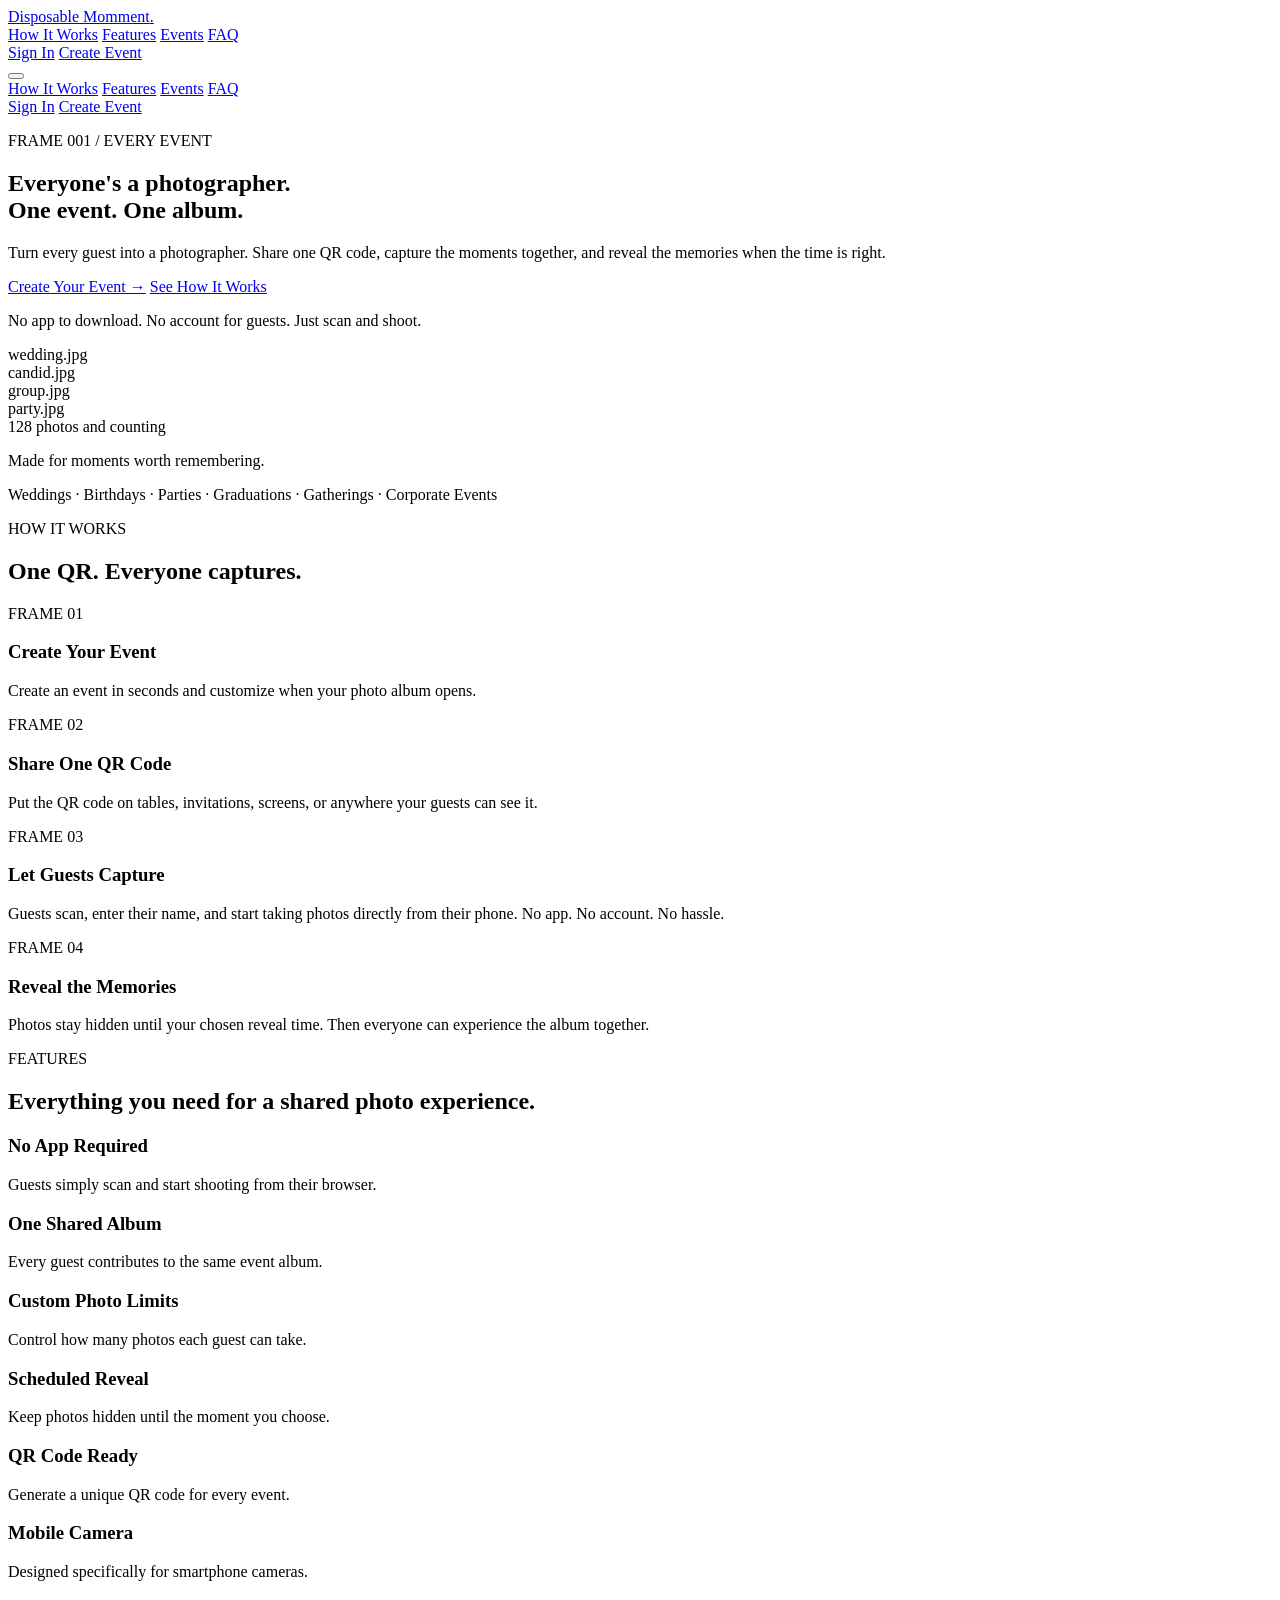
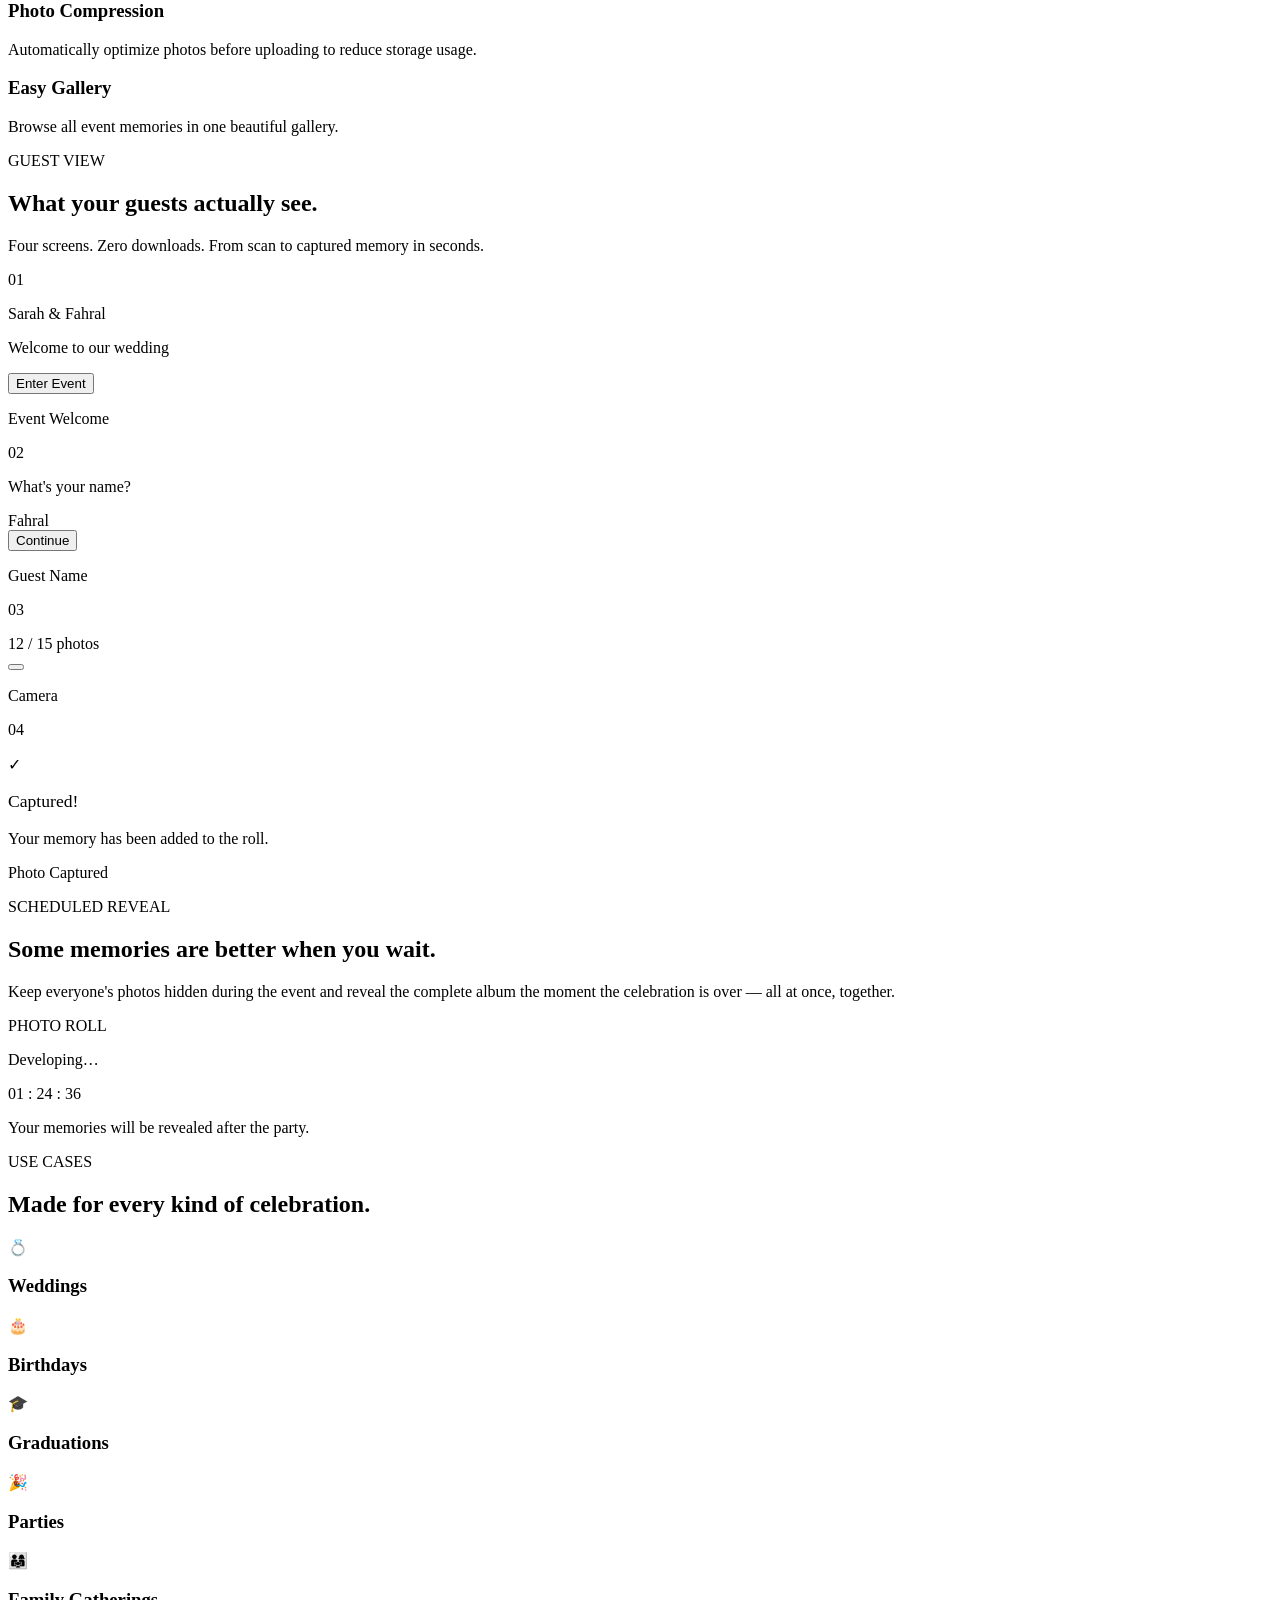
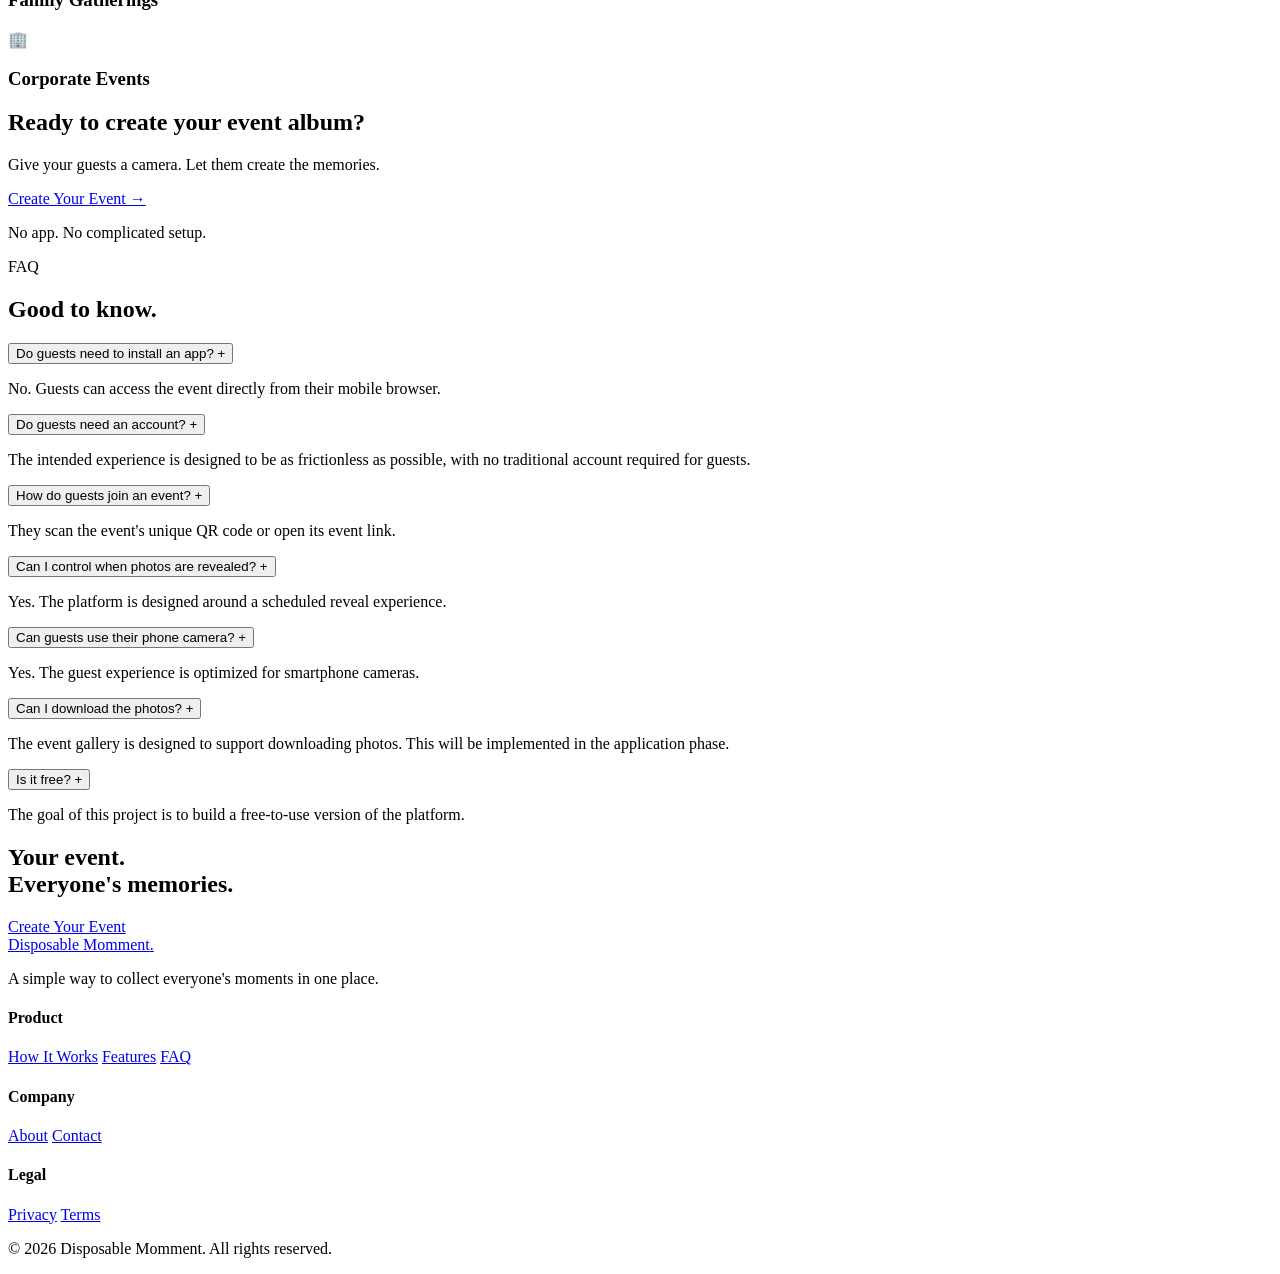
==== create-event/index.html @ 208f82a1 "Update index.html" ====
<!DOCTYPE html>
<html lang="en">
<head>
<meta charset="UTF-8">
<meta name="viewport" content="width=device-width, initial-scale=1.0">
<title>Disposable Momment — One QR. One Album. Every Guest a Photographer.</title>
<meta name="description" content="Disposable Momment turns every guest into a photographer. Share one QR code, capture the moments together, and reveal the memories when the time is right. No app required.">

<!-- Fonts: Space Grotesk for display, Inter for body, JetBrains Mono for frame counters/labels -->
<link rel="preconnect" href="https://fonts.googleapis.com">
<link rel="preconnect" href="https://fonts.gstatic.com" crossorigin>
<link href="https://fonts.googleapis.com/css2?family=Space+Grotesk:wght@500;600;700&family=Inter:wght@400;500;600;700&family=JetBrains+Mono:wght@500;600&display=swap" rel="stylesheet">

<link rel="stylesheet" href="style.css">
</head>
<body>

<!-- Signature element: a film-sprocket rail running the height of the page (desktop only, decorative) -->
<div class="sprocket-rail" aria-hidden="true"></div>

<!-- =========================================
     NAVBAR
========================================= -->
<header class="navbar" id="navbar">
  <div class="container navbar__inner">
    <a href="#" class="navbar__logo">Disposable Momment<span class="navbar__logo-dot">.</span></a>

    <nav class="navbar__menu" id="navbarMenu">
      <a href="#how-it-works">How It Works</a>
      <a href="#features">Features</a>
      <a href="#use-cases">Events</a>
      <a href="#faq">FAQ</a>
    </nav>

    <div class="navbar__actions">
      <a href="/login" class="btn btn--ghost">Sign In</a>
      <a href="/create-event/" class="btn btn--primary">Create Event</a>
    </div>

    <button class="navbar__toggle" id="navbarToggle" aria-label="Toggle menu" aria-expanded="false" aria-controls="navbarMobile">
      <span></span><span></span><span></span>
    </button>
  </div>

  <!-- Mobile menu -->
  <div class="navbar__mobile" id="navbarMobile">
    <a href="#how-it-works">How It Works</a>
    <a href="#features">Features</a>
    <a href="#use-cases">Events</a>
    <a href="#faq">FAQ</a>
    <div class="navbar__mobile-actions">
      <a href="/login" class="btn btn--ghost btn--block">Sign In</a>
      <a href="/create-event/" class="btn btn--primary btn--block">Create Event</a>
    </div>
  </div>
</header>

<main>

  <!-- =========================================
       1. HERO SECTION
  ========================================= -->
  <section class="hero">
    <div class="container hero__inner">

      <div class="hero__copy" data-animate="fade-up">
        <p class="eyebrow eyebrow--mono">FRAME 001 / EVERY EVENT</p>
        <h1 class="hero__headline">
          Everyone's a photographer.<br>
          One event. <span class="text-accent">One album.</span>
        </h1>
        <p class="hero__subhead">
          Turn every guest into a photographer. Share one QR code, capture the moments together, and reveal the memories when the time is right.
        </p>
        <div class="hero__cta-group">
          <a href="/create-event/" class="btn btn--primary btn--lg">Create Your Event →</a>
          <a href="#how-it-works" class="btn btn--ghost btn--lg">See How It Works</a>
        </div>
        <p class="hero__note">No app to download. No account for guests. Just scan and shoot.</p>
      </div>

      <div class="hero__visual" data-animate="fade-up" data-delay="150">
        <!-- Scattered photo card collage mockup -->
        <div class="photo-stack" aria-hidden="true">
          <div class="photo-card photo-card--1 float-slow">
            <div class="photo-card__img photo-card__img--1"></div>
            <span class="photo-card__label">wedding.jpg</span>
          </div>
          <div class="photo-card photo-card--2 float-med">
            <div class="photo-card__img photo-card__img--2"></div>
            <span class="photo-card__label">candid.jpg</span>
          </div>
          <div class="photo-card photo-card--3 float-fast">
            <div class="photo-card__img photo-card__img--3"></div>
            <span class="photo-card__label">group.jpg</span>
          </div>
          <div class="photo-card photo-card--4 float-slow">
            <div class="photo-card__img photo-card__img--4"></div>
            <span class="photo-card__label">party.jpg</span>
          </div>

          <div class="counter-chip">
            <span class="counter-chip__dot"></span>
            128 photos and counting
          </div>

          <!-- film strip accent -->
          <div class="filmstrip" aria-hidden="true">
            <span></span><span></span><span></span><span></span><span></span><span></span>
          </div>
        </div>
      </div>

    </div>
  </section>

  <!-- =========================================
       2. SIMPLE STATEMENT / MADE FOR MOMENTS
  ========================================= -->
  <section class="statement" data-animate="fade-up">
    <div class="container">
      <p class="statement__text">Made for moments worth remembering.</p>
      <div class="statement__tags">
        <span>Weddings</span>
        <span class="dot">·</span>
        <span>Birthdays</span>
        <span class="dot">·</span>
        <span>Parties</span>
        <span class="dot">·</span>
        <span>Graduations</span>
        <span class="dot">·</span>
        <span>Gatherings</span>
        <span class="dot">·</span>
        <span>Corporate Events</span>
      </div>
    </div>
  </section>

  <!-- =========================================
       3. HOW IT WORKS
  ========================================= -->
  <section class="how" id="how-it-works">
    <div class="container">
      <div class="section-head" data-animate="fade-up">
        <p class="eyebrow eyebrow--mono">HOW IT WORKS</p>
        <h2 class="section-title">One QR. Everyone captures.</h2>
      </div>

      <div class="how__grid">

        <div class="how-card" data-animate="fade-up">
          <span class="how-card__frame">FRAME 01</span>
          <div class="how-card__icon" data-icon="calendar-plus"></div>
          <h3>Create Your Event</h3>
          <p>Create an event in seconds and customize when your photo album opens.</p>
        </div>

        <div class="how-card" data-animate="fade-up" data-delay="80">
          <span class="how-card__frame">FRAME 02</span>
          <div class="how-card__icon" data-icon="qr-code"></div>
          <h3>Share One QR Code</h3>
          <p>Put the QR code on tables, invitations, screens, or anywhere your guests can see it.</p>
        </div>

        <div class="how-card" data-animate="fade-up" data-delay="160">
          <span class="how-card__frame">FRAME 03</span>
          <div class="how-card__icon" data-icon="camera"></div>
          <h3>Let Guests Capture</h3>
          <p>Guests scan, enter their name, and start taking photos directly from their phone. No app. No account. No hassle.</p>
        </div>

        <div class="how-card" data-animate="fade-up" data-delay="240">
          <span class="how-card__frame">FRAME 04</span>
          <div class="how-card__icon" data-icon="sparkles"></div>
          <h3>Reveal the Memories</h3>
          <p>Photos stay hidden until your chosen reveal time. Then everyone can experience the album together.</p>
        </div>

      </div>
    </div>
  </section>

  <!-- =========================================
       4. FEATURES
  ========================================= -->
  <section class="features" id="features">
    <div class="container">
      <div class="section-head" data-animate="fade-up">
        <p class="eyebrow eyebrow--mono">FEATURES</p>
        <h2 class="section-title">Everything you need for a shared photo experience.</h2>
      </div>

      <div class="features__grid">

        <div class="feature-card" data-animate="fade-up">
          <div class="feature-card__icon" data-icon="smartphone"></div>
          <h3>No App Required</h3>
          <p>Guests simply scan and start shooting from their browser.</p>
        </div>

        <div class="feature-card" data-animate="fade-up" data-delay="60">
          <div class="feature-card__icon" data-icon="images"></div>
          <h3>One Shared Album</h3>
          <p>Every guest contributes to the same event album.</p>
        </div>

        <div class="feature-card" data-animate="fade-up" data-delay="120">
          <div class="feature-card__icon" data-icon="sliders-horizontal"></div>
          <h3>Custom Photo Limits</h3>
          <p>Control how many photos each guest can take.</p>
        </div>

        <div class="feature-card" data-animate="fade-up" data-delay="180">
          <div class="feature-card__icon" data-icon="clock"></div>
          <h3>Scheduled Reveal</h3>
          <p>Keep photos hidden until the moment you choose.</p>
        </div>

        <div class="feature-card" data-animate="fade-up">
          <div class="feature-card__icon" data-icon="qr-code"></div>
          <h3>QR Code Ready</h3>
          <p>Generate a unique QR code for every event.</p>
        </div>

        <div class="feature-card" data-animate="fade-up" data-delay="60">
          <div class="feature-card__icon" data-icon="camera"></div>
          <h3>Mobile Camera</h3>
          <p>Designed specifically for smartphone cameras.</p>
        </div>

        <div class="feature-card" data-animate="fade-up" data-delay="120">
          <div class="feature-card__icon" data-icon="zap"></div>
          <h3>Photo Compression</h3>
          <p>Automatically optimize photos before uploading to reduce storage usage.</p>
        </div>

        <div class="feature-card" data-animate="fade-up" data-delay="180">
          <div class="feature-card__icon" data-icon="layout-grid"></div>
          <h3>Easy Gallery</h3>
          <p>Browse all event memories in one beautiful gallery.</p>
        </div>

      </div>
    </div>
  </section>

  <!-- =========================================
       5. PRODUCT SHOWCASE (guest flow mockups)
  ========================================= -->
  <section class="showcase">
    <div class="container">
      <div class="section-head" data-animate="fade-up">
        <p class="eyebrow eyebrow--mono">GUEST VIEW</p>
        <h2 class="section-title">What your guests actually see.</h2>
        <p class="section-lead">Four screens. Zero downloads. From scan to captured memory in seconds.</p>
      </div>

      <div class="showcase__grid">

        <!-- Screen 1: Welcome -->
        <div class="phone-mock" data-animate="fade-up">
          <div class="phone-mock__screen">
            <p class="phone-mock__frame-label">01</p>
            <div class="phone-mock__body phone-mock__body--center">
              <p class="phone-mock__event-name">Sarah &amp; Fahral</p>
              <p class="phone-mock__event-sub">Welcome to our wedding</p>
              <button class="phone-mock__btn">Enter Event</button>
            </div>
          </div>
          <p class="phone-mock__caption">Event Welcome</p>
        </div>

        <!-- Screen 2: Guest Name -->
        <div class="phone-mock" data-animate="fade-up" data-delay="80">
          <div class="phone-mock__screen">
            <p class="phone-mock__frame-label">02</p>
            <div class="phone-mock__body phone-mock__body--center">
              <p class="phone-mock__prompt">What's your name?</p>
              <div class="phone-mock__input">Fahral</div>
              <button class="phone-mock__btn">Continue</button>
            </div>
          </div>
          <p class="phone-mock__caption">Guest Name</p>
        </div>

        <!-- Screen 3: Camera -->
        <div class="phone-mock" data-animate="fade-up" data-delay="160">
          <div class="phone-mock__screen">
            <p class="phone-mock__frame-label">03</p>
            <div class="phone-mock__body phone-mock__body--camera">
              <span class="phone-mock__counter">12 / 15 photos</span>
              <div class="phone-mock__viewfinder"></div>
              <button class="phone-mock__shutter" aria-label="Capture photo"></button>
            </div>
          </div>
          <p class="phone-mock__caption">Camera</p>
        </div>

        <!-- Screen 4: Captured -->
        <div class="phone-mock" data-animate="fade-up" data-delay="240">
          <div class="phone-mock__screen">
            <p class="phone-mock__frame-label">04</p>
            <div class="phone-mock__body phone-mock__body--center">
              <div class="phone-mock__check">✓</div>
              <p class="phone-mock__event-name" style="font-size:1.1rem;">Captured!</p>
              <p class="phone-mock__event-sub">Your memory has been added to the roll.</p>
            </div>
          </div>
          <p class="phone-mock__caption">Photo Captured</p>
        </div>

      </div>
    </div>
  </section>

  <!-- =========================================
       6. REVEAL SECTION (signature moment)
  ========================================= -->
  <section class="reveal">
    <div class="container reveal__inner">

      <div class="reveal__copy" data-animate="fade-up">
        <p class="eyebrow eyebrow--mono eyebrow--on-dark">SCHEDULED REVEAL</p>
        <h2 class="reveal__title">Some memories are better when you wait.</h2>
        <p class="reveal__text">
          Keep everyone's photos hidden during the event and reveal the complete album the moment the celebration is over — all at once, together.
        </p>
      </div>

      <div class="reveal__visual" data-animate="fade-up" data-delay="150">
        <div class="develop-card">
          <p class="develop-card__label">PHOTO ROLL</p>
          <div class="develop-card__bar">
            <div class="develop-card__bar-fill" id="developBar"></div>
          </div>
          <p class="develop-card__status" id="developStatus">Developing…</p>
          <p class="develop-card__timer" id="developTimer">01 : 24 : 36</p>
          <p class="develop-card__caption">Your memories will be revealed after the party.</p>
        </div>
      </div>

    </div>
  </section>

  <!-- =========================================
       7. USE CASES
  ========================================= -->
  <section class="use-cases" id="use-cases">
    <div class="container">
      <div class="section-head" data-animate="fade-up">
        <p class="eyebrow eyebrow--mono">USE CASES</p>
        <h2 class="section-title">Made for every kind of celebration.</h2>
      </div>

      <div class="use-cases__grid">
        <div class="use-case-card" data-animate="fade-up">
          <div class="use-case-card__visual use-case-card__visual--1"></div>
          <span class="use-case-card__emoji">💍</span>
          <h3>Weddings</h3>
        </div>
        <div class="use-case-card" data-animate="fade-up" data-delay="60">
          <div class="use-case-card__visual use-case-card__visual--2"></div>
          <span class="use-case-card__emoji">🎂</span>
          <h3>Birthdays</h3>
        </div>
        <div class="use-case-card" data-animate="fade-up" data-delay="120">
          <div class="use-case-card__visual use-case-card__visual--3"></div>
          <span class="use-case-card__emoji">🎓</span>
          <h3>Graduations</h3>
        </div>
        <div class="use-case-card" data-animate="fade-up" data-delay="180">
          <div class="use-case-card__visual use-case-card__visual--4"></div>
          <span class="use-case-card__emoji">🎉</span>
          <h3>Parties</h3>
        </div>
        <div class="use-case-card" data-animate="fade-up" data-delay="240">
          <div class="use-case-card__visual use-case-card__visual--5"></div>
          <span class="use-case-card__emoji">👨‍👩‍👧</span>
          <h3>Family Gatherings</h3>
        </div>
        <div class="use-case-card" data-animate="fade-up" data-delay="300">
          <div class="use-case-card__visual use-case-card__visual--6"></div>
          <span class="use-case-card__emoji">🏢</span>
          <h3>Corporate Events</h3>
        </div>
      </div>
    </div>
  </section>

  <!-- =========================================
       8. CTA SECTION
  ========================================= -->
  <section class="cta-band" data-animate="fade-up">
    <div class="container cta-band__inner">
      <h2 class="cta-band__title">Ready to create your event album?</h2>
      <p class="cta-band__subtext">Give your guests a camera. Let them create the memories.</p>
      <a href="/create-event/" class="btn btn--primary btn--lg">Create Your Event →</a>
      <p class="cta-band__note">No app. No complicated setup.</p>
    </div>
  </section>

  <!-- =========================================
       9. FAQ
  ========================================= -->
  <section class="faq" id="faq">
    <div class="container">
      <div class="section-head" data-animate="fade-up">
        <p class="eyebrow eyebrow--mono">FAQ</p>
        <h2 class="section-title">Good to know.</h2>
      </div>

      <div class="faq__list" data-animate="fade-up">

        <div class="faq-item">
          <button class="faq-item__question" aria-expanded="false">
            <span>Do guests need to install an app?</span>
            <span class="faq-item__icon">+</span>
          </button>
          <div class="faq-item__answer">
            <p>No. Guests can access the event directly from their mobile browser.</p>
          </div>
        </div>

        <div class="faq-item">
          <button class="faq-item__question" aria-expanded="false">
            <span>Do guests need an account?</span>
            <span class="faq-item__icon">+</span>
          </button>
          <div class="faq-item__answer">
            <p>The intended experience is designed to be as frictionless as possible, with no traditional account required for guests.</p>
          </div>
        </div>

        <div class="faq-item">
          <button class="faq-item__question" aria-expanded="false">
            <span>How do guests join an event?</span>
            <span class="faq-item__icon">+</span>
          </button>
          <div class="faq-item__answer">
            <p>They scan the event's unique QR code or open its event link.</p>
          </div>
        </div>

        <div class="faq-item">
          <button class="faq-item__question" aria-expanded="false">
            <span>Can I control when photos are revealed?</span>
            <span class="faq-item__icon">+</span>
          </button>
          <div class="faq-item__answer">
            <p>Yes. The platform is designed around a scheduled reveal experience.</p>
          </div>
        </div>

        <div class="faq-item">
          <button class="faq-item__question" aria-expanded="false">
            <span>Can guests use their phone camera?</span>
            <span class="faq-item__icon">+</span>
          </button>
          <div class="faq-item__answer">
            <p>Yes. The guest experience is optimized for smartphone cameras.</p>
          </div>
        </div>

        <div class="faq-item">
          <button class="faq-item__question" aria-expanded="false">
            <span>Can I download the photos?</span>
            <span class="faq-item__icon">+</span>
          </button>
          <div class="faq-item__answer">
            <p>The event gallery is designed to support downloading photos. This will be implemented in the application phase.</p>
          </div>
        </div>

        <div class="faq-item">
          <button class="faq-item__question" aria-expanded="false">
            <span>Is it free?</span>
            <span class="faq-item__icon">+</span>
          </button>
          <div class="faq-item__answer">
            <p>The goal of this project is to build a free-to-use version of the platform.</p>
          </div>
        </div>

      </div>
    </div>
  </section>

  <!-- =========================================
       10. FINAL CTA
  ========================================= -->
  <section class="final-cta" data-animate="fade-up">
    <div class="container">
      <h2 class="final-cta__title">Your event.<br>Everyone's memories.</h2>
      <a href="/create-event/" class="btn btn--primary btn--lg">Create Your Event</a>
    </div>
  </section>

</main>

<!-- =========================================
     FOOTER
========================================= -->
<footer class="footer">
  <div class="container footer__inner">

    <div class="footer__brand">
      <a href="#" class="navbar__logo">Disposable Momment<span class="navbar__logo-dot">.</span></a>
      <p class="footer__desc">A simple way to collect everyone's moments in one place.</p>
    </div>

    <div class="footer__col">
      <h4>Product</h4>
      <a href="#how-it-works">How It Works</a>
      <a href="#features">Features</a>
      <a href="#faq">FAQ</a>
    </div>

    <div class="footer__col">
      <h4>Company</h4>
      <a href="#">About</a>
      <a href="#">Contact</a>
    </div>

    <div class="footer__col">
      <h4>Legal</h4>
      <a href="#">Privacy</a>
      <a href="#">Terms</a>
    </div>

  </div>
  <div class="container">
    <p class="footer__copyright">© 2026 Disposable Momment. All rights reserved.</p>
  </div>
</footer>

<script src="script.js"></script>
</body>
</html>
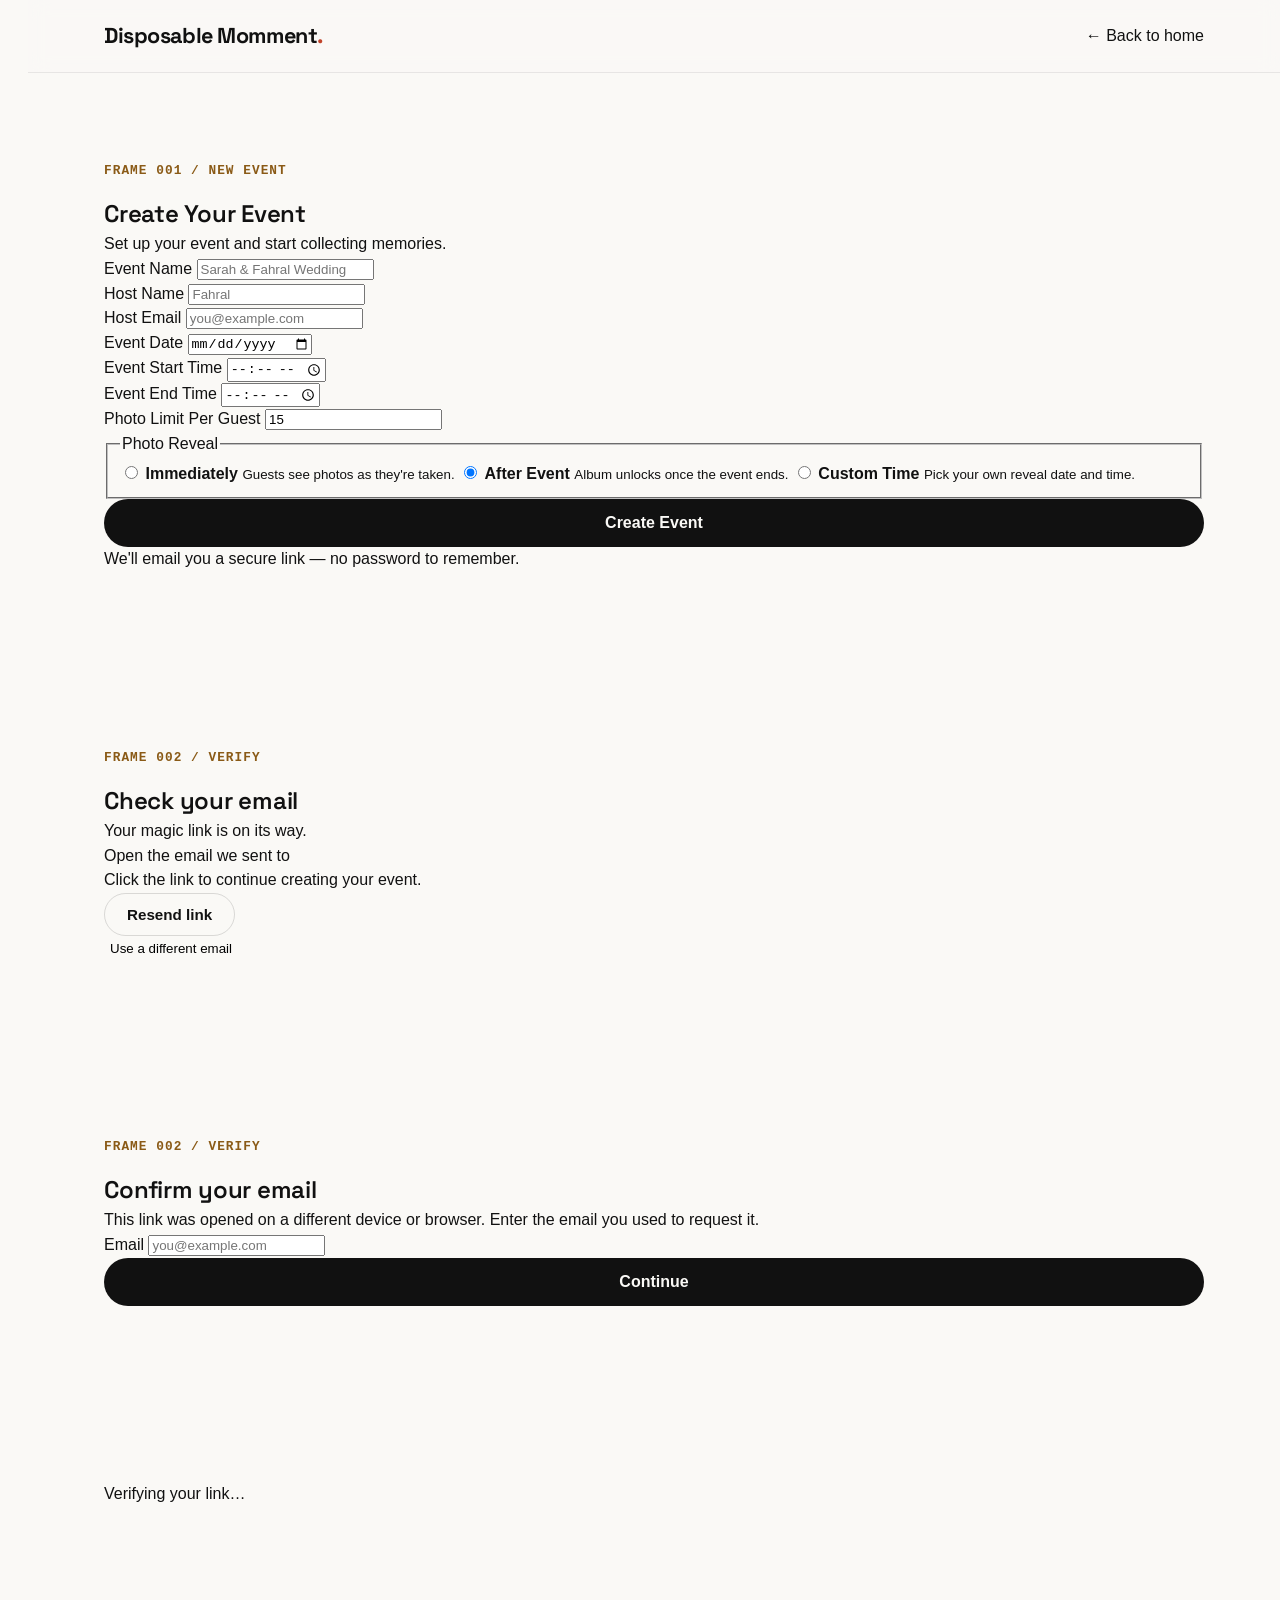
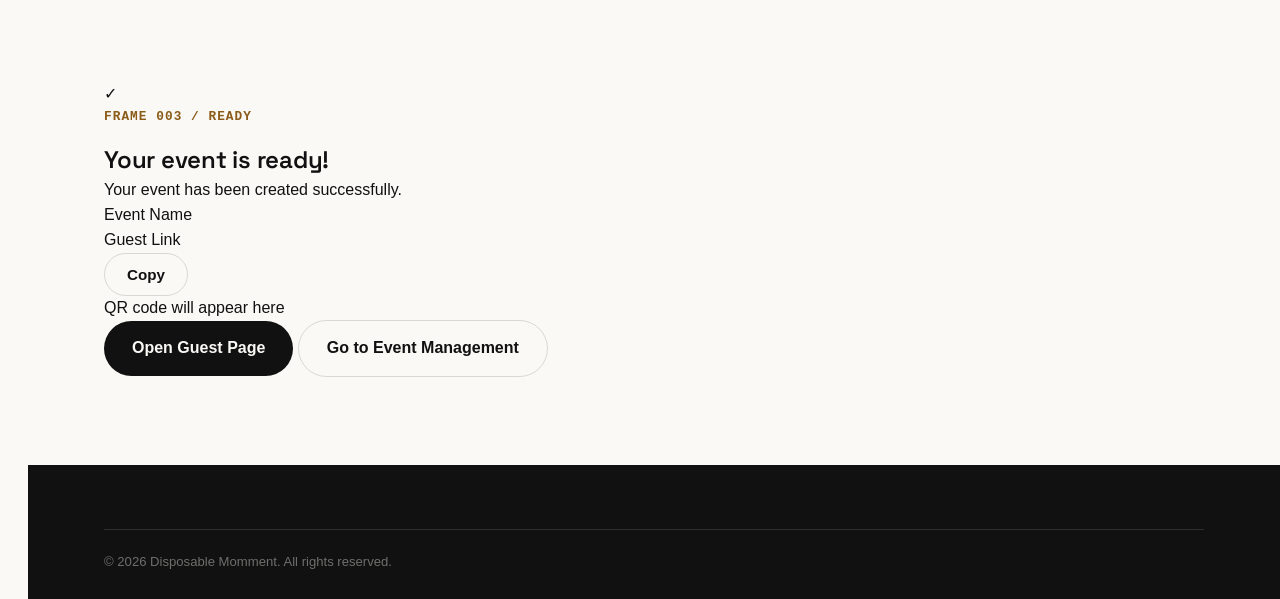
==== commit cab1b3fc: "Update index.html" ====
--- a/create-event/index.html
+++ b/create-event/index.html
@@ -3,10 +3,9 @@
 <head>
 <meta charset="UTF-8">
 <meta name="viewport" content="width=device-width, initial-scale=1.0">
-<title>Disposable Momment — One QR. One Album. Every Guest a Photographer.</title>
-<meta name="description" content="Disposable Momment turns every guest into a photographer. Share one QR code, capture the moments together, and reveal the memories when the time is right. No app required.">
-
-<!-- Fonts: Space Grotesk for display, Inter for body, JetBrains Mono for frame counters/labels -->
+<title>Create Your Event — Disposable Momment</title>
+<meta name="description" content="Set up your event and start collecting memories. No password, no app for your guests.">
+
 <link rel="preconnect" href="https://fonts.googleapis.com">
 <link rel="preconnect" href="https://fonts.gstatic.com" crossorigin>
 <link href="https://fonts.googleapis.com/css2?family=Space+Grotesk:wght@500;600;700&family=Inter:wght@400;500;600;700&family=JetBrains+Mono:wght@500;600&display=swap" rel="stylesheet">
@@ -15,524 +14,240 @@
 </head>
 <body>
 
-<!-- Signature element: a film-sprocket rail running the height of the page (desktop only, decorative) -->
-<div class="sprocket-rail" aria-hidden="true"></div>
-
 <!-- =========================================
-     NAVBAR
+     MINIMAL NAVBAR — consistent branding, focused flow
 ========================================= -->
-<header class="navbar" id="navbar">
+<header class="navbar">
   <div class="container navbar__inner">
-    <a href="#" class="navbar__logo">Disposable Momment<span class="navbar__logo-dot">.</span></a>
-
-    <nav class="navbar__menu" id="navbarMenu">
-      <a href="#how-it-works">How It Works</a>
-      <a href="#features">Features</a>
-      <a href="#use-cases">Events</a>
-      <a href="#faq">FAQ</a>
-    </nav>
-
-    <div class="navbar__actions">
-      <a href="/login" class="btn btn--ghost">Sign In</a>
-      <a href="/create-event/" class="btn btn--primary">Create Event</a>
-    </div>
-
-    <button class="navbar__toggle" id="navbarToggle" aria-label="Toggle menu" aria-expanded="false" aria-controls="navbarMobile">
-      <span></span><span></span><span></span>
-    </button>
-  </div>
-
-  <!-- Mobile menu -->
-  <div class="navbar__mobile" id="navbarMobile">
-    <a href="#how-it-works">How It Works</a>
-    <a href="#features">Features</a>
-    <a href="#use-cases">Events</a>
-    <a href="#faq">FAQ</a>
-    <div class="navbar__mobile-actions">
-      <a href="/login" class="btn btn--ghost btn--block">Sign In</a>
-      <a href="/create-event/" class="btn btn--primary btn--block">Create Event</a>
-    </div>
+    <a href="/" class="navbar__logo">Disposable Momment<span class="navbar__logo-dot">.</span></a>
+    <a href="/" class="navbar__back">← Back to home</a>
   </div>
 </header>
 
-<main>
-
-  <!-- =========================================
-       1. HERO SECTION
-  ========================================= -->
-  <section class="hero">
-    <div class="container hero__inner">
-
-      <div class="hero__copy" data-animate="fade-up">
-        <p class="eyebrow eyebrow--mono">FRAME 001 / EVERY EVENT</p>
-        <h1 class="hero__headline">
-          Everyone's a photographer.<br>
-          One event. <span class="text-accent">One album.</span>
-        </h1>
-        <p class="hero__subhead">
-          Turn every guest into a photographer. Share one QR code, capture the moments together, and reveal the memories when the time is right.
+<main class="page">
+  <div class="container page__inner">
+
+    <!-- Global error banner, reused across views -->
+    <div class="banner banner--error" id="globalError" role="alert" hidden>
+      <span class="banner__icon">!</span>
+      <p id="globalErrorText"></p>
+    </div>
+
+    <!-- =========================================
+         VIEW 1 — CREATE EVENT FORM
+    ========================================= -->
+    <section class="view is-active" id="view-form" data-view>
+      <p class="eyebrow eyebrow--mono">FRAME 001 / NEW EVENT</p>
+      <h1 class="page__title">Create Your Event</h1>
+      <p class="page__subtitle">Set up your event and start collecting memories.</p>
+
+      <form id="eventForm" class="event-form" novalidate>
+
+        <div class="field-group">
+          <label for="eventName">Event Name</label>
+          <input type="text" id="eventName" name="eventName" placeholder="Sarah &amp; Fahral Wedding" autocomplete="off">
+          <p class="field-error" id="err-eventName" aria-live="polite"></p>
+        </div>
+
+        <div class="field-row">
+          <div class="field-group">
+            <label for="hostName">Host Name</label>
+            <input type="text" id="hostName" name="hostName" placeholder="Fahral" autocomplete="name">
+            <p class="field-error" id="err-hostName" aria-live="polite"></p>
+          </div>
+
+          <div class="field-group">
+            <label for="hostEmail">Host Email</label>
+            <input type="email" id="hostEmail" name="hostEmail" placeholder="you@example.com" autocomplete="email" inputmode="email">
+            <p class="field-error" id="err-hostEmail" aria-live="polite"></p>
+          </div>
+        </div>
+
+        <div class="field-group">
+          <label for="eventDate">Event Date</label>
+          <input type="date" id="eventDate" name="eventDate">
+          <p class="field-error" id="err-eventDate" aria-live="polite"></p>
+        </div>
+
+        <div class="field-row">
+          <div class="field-group">
+            <label for="startTime">Event Start Time</label>
+            <input type="time" id="startTime" name="startTime">
+            <p class="field-error" id="err-startTime" aria-live="polite"></p>
+          </div>
+
+          <div class="field-group">
+            <label for="endTime">Event End Time</label>
+            <input type="time" id="endTime" name="endTime">
+            <p class="field-error" id="err-endTime" aria-live="polite"></p>
+          </div>
+        </div>
+
+        <div class="field-group field-group--narrow">
+          <label for="photoLimit">Photo Limit Per Guest</label>
+          <input type="number" id="photoLimit" name="photoLimit" value="15" min="1" step="1">
+          <p class="field-error" id="err-photoLimit" aria-live="polite"></p>
+        </div>
+
+        <fieldset class="field-group">
+          <legend>Photo Reveal</legend>
+
+          <div class="radio-group">
+            <label class="radio-option">
+              <input type="radio" name="revealMode" value="immediately">
+              <span class="radio-option__dot"></span>
+              <span class="radio-option__label">
+                <strong>Immediately</strong>
+                <small>Guests see photos as they're taken.</small>
+              </span>
+            </label>
+
+            <label class="radio-option">
+              <input type="radio" name="revealMode" value="after-event" checked>
+              <span class="radio-option__dot"></span>
+              <span class="radio-option__label">
+                <strong>After Event</strong>
+                <small>Album unlocks once the event ends.</small>
+              </span>
+            </label>
+
+            <label class="radio-option">
+              <input type="radio" name="revealMode" value="custom">
+              <span class="radio-option__dot"></span>
+              <span class="radio-option__label">
+                <strong>Custom Time</strong>
+                <small>Pick your own reveal date and time.</small>
+              </span>
+            </label>
+          </div>
+          <p class="field-error" id="err-revealMode" aria-live="polite"></p>
+        </fieldset>
+
+        <div class="field-row field-custom-reveal" id="customRevealFields" hidden>
+          <div class="field-group">
+            <label for="revealDate">Reveal Date</label>
+            <input type="date" id="revealDate" name="revealDate">
+            <p class="field-error" id="err-revealDate" aria-live="polite"></p>
+          </div>
+
+          <div class="field-group">
+            <label for="revealTime">Reveal Time</label>
+            <input type="time" id="revealTime" name="revealTime">
+            <p class="field-error" id="err-revealTime" aria-live="polite"></p>
+          </div>
+        </div>
+
+        <button type="submit" class="btn btn--primary btn--lg btn--block" id="submitBtn">
+          <span class="btn__label">Create Event</span>
+          <span class="btn__spinner" hidden></span>
+        </button>
+
+        <p class="event-form__note">We'll email you a secure link — no password to remember.</p>
+      </form>
+    </section>
+
+    <!-- =========================================
+         VIEW 2 — CHECK YOUR EMAIL
+    ========================================= -->
+    <section class="view" id="view-check-email" data-view>
+      <div class="status-block">
+        <div class="status-block__icon status-block__icon--mail" aria-hidden="true"></div>
+        <p class="eyebrow eyebrow--mono">FRAME 002 / VERIFY</p>
+        <h1 class="page__title">Check your email</h1>
+        <p class="page__subtitle">Your magic link is on its way.</p>
+
+        <p class="status-block__text">
+          Open the email we sent to<br>
+          <strong id="sentToEmail" class="status-block__email"></strong>
         </p>
-        <div class="hero__cta-group">
-          <a href="/create-event/" class="btn btn--primary btn--lg">Create Your Event →</a>
-          <a href="#how-it-works" class="btn btn--ghost btn--lg">See How It Works</a>
-        </div>
-        <p class="hero__note">No app to download. No account for guests. Just scan and shoot.</p>
-      </div>
-
-      <div class="hero__visual" data-animate="fade-up" data-delay="150">
-        <!-- Scattered photo card collage mockup -->
-        <div class="photo-stack" aria-hidden="true">
-          <div class="photo-card photo-card--1 float-slow">
-            <div class="photo-card__img photo-card__img--1"></div>
-            <span class="photo-card__label">wedding.jpg</span>
-          </div>
-          <div class="photo-card photo-card--2 float-med">
-            <div class="photo-card__img photo-card__img--2"></div>
-            <span class="photo-card__label">candid.jpg</span>
-          </div>
-          <div class="photo-card photo-card--3 float-fast">
-            <div class="photo-card__img photo-card__img--3"></div>
-            <span class="photo-card__label">group.jpg</span>
-          </div>
-          <div class="photo-card photo-card--4 float-slow">
-            <div class="photo-card__img photo-card__img--4"></div>
-            <span class="photo-card__label">party.jpg</span>
-          </div>
-
-          <div class="counter-chip">
-            <span class="counter-chip__dot"></span>
-            128 photos and counting
-          </div>
-
-          <!-- film strip accent -->
-          <div class="filmstrip" aria-hidden="true">
-            <span></span><span></span><span></span><span></span><span></span><span></span>
-          </div>
-        </div>
-      </div>
-
-    </div>
-  </section>
-
-  <!-- =========================================
-       2. SIMPLE STATEMENT / MADE FOR MOMENTS
-  ========================================= -->
-  <section class="statement" data-animate="fade-up">
-    <div class="container">
-      <p class="statement__text">Made for moments worth remembering.</p>
-      <div class="statement__tags">
-        <span>Weddings</span>
-        <span class="dot">·</span>
-        <span>Birthdays</span>
-        <span class="dot">·</span>
-        <span>Parties</span>
-        <span class="dot">·</span>
-        <span>Graduations</span>
-        <span class="dot">·</span>
-        <span>Gatherings</span>
-        <span class="dot">·</span>
-        <span>Corporate Events</span>
-      </div>
-    </div>
-  </section>
-
-  <!-- =========================================
-       3. HOW IT WORKS
-  ========================================= -->
-  <section class="how" id="how-it-works">
-    <div class="container">
-      <div class="section-head" data-animate="fade-up">
-        <p class="eyebrow eyebrow--mono">HOW IT WORKS</p>
-        <h2 class="section-title">One QR. Everyone captures.</h2>
-      </div>
-
-      <div class="how__grid">
-
-        <div class="how-card" data-animate="fade-up">
-          <span class="how-card__frame">FRAME 01</span>
-          <div class="how-card__icon" data-icon="calendar-plus"></div>
-          <h3>Create Your Event</h3>
-          <p>Create an event in seconds and customize when your photo album opens.</p>
-        </div>
-
-        <div class="how-card" data-animate="fade-up" data-delay="80">
-          <span class="how-card__frame">FRAME 02</span>
-          <div class="how-card__icon" data-icon="qr-code"></div>
-          <h3>Share One QR Code</h3>
-          <p>Put the QR code on tables, invitations, screens, or anywhere your guests can see it.</p>
-        </div>
-
-        <div class="how-card" data-animate="fade-up" data-delay="160">
-          <span class="how-card__frame">FRAME 03</span>
-          <div class="how-card__icon" data-icon="camera"></div>
-          <h3>Let Guests Capture</h3>
-          <p>Guests scan, enter their name, and start taking photos directly from their phone. No app. No account. No hassle.</p>
-        </div>
-
-        <div class="how-card" data-animate="fade-up" data-delay="240">
-          <span class="how-card__frame">FRAME 04</span>
-          <div class="how-card__icon" data-icon="sparkles"></div>
-          <h3>Reveal the Memories</h3>
-          <p>Photos stay hidden until your chosen reveal time. Then everyone can experience the album together.</p>
-        </div>
-
-      </div>
-    </div>
-  </section>
-
-  <!-- =========================================
-       4. FEATURES
-  ========================================= -->
-  <section class="features" id="features">
-    <div class="container">
-      <div class="section-head" data-animate="fade-up">
-        <p class="eyebrow eyebrow--mono">FEATURES</p>
-        <h2 class="section-title">Everything you need for a shared photo experience.</h2>
-      </div>
-
-      <div class="features__grid">
-
-        <div class="feature-card" data-animate="fade-up">
-          <div class="feature-card__icon" data-icon="smartphone"></div>
-          <h3>No App Required</h3>
-          <p>Guests simply scan and start shooting from their browser.</p>
-        </div>
-
-        <div class="feature-card" data-animate="fade-up" data-delay="60">
-          <div class="feature-card__icon" data-icon="images"></div>
-          <h3>One Shared Album</h3>
-          <p>Every guest contributes to the same event album.</p>
-        </div>
-
-        <div class="feature-card" data-animate="fade-up" data-delay="120">
-          <div class="feature-card__icon" data-icon="sliders-horizontal"></div>
-          <h3>Custom Photo Limits</h3>
-          <p>Control how many photos each guest can take.</p>
-        </div>
-
-        <div class="feature-card" data-animate="fade-up" data-delay="180">
-          <div class="feature-card__icon" data-icon="clock"></div>
-          <h3>Scheduled Reveal</h3>
-          <p>Keep photos hidden until the moment you choose.</p>
-        </div>
-
-        <div class="feature-card" data-animate="fade-up">
-          <div class="feature-card__icon" data-icon="qr-code"></div>
-          <h3>QR Code Ready</h3>
-          <p>Generate a unique QR code for every event.</p>
-        </div>
-
-        <div class="feature-card" data-animate="fade-up" data-delay="60">
-          <div class="feature-card__icon" data-icon="camera"></div>
-          <h3>Mobile Camera</h3>
-          <p>Designed specifically for smartphone cameras.</p>
-        </div>
-
-        <div class="feature-card" data-animate="fade-up" data-delay="120">
-          <div class="feature-card__icon" data-icon="zap"></div>
-          <h3>Photo Compression</h3>
-          <p>Automatically optimize photos before uploading to reduce storage usage.</p>
-        </div>
-
-        <div class="feature-card" data-animate="fade-up" data-delay="180">
-          <div class="feature-card__icon" data-icon="layout-grid"></div>
-          <h3>Easy Gallery</h3>
-          <p>Browse all event memories in one beautiful gallery.</p>
-        </div>
-
-      </div>
-    </div>
-  </section>
-
-  <!-- =========================================
-       5. PRODUCT SHOWCASE (guest flow mockups)
-  ========================================= -->
-  <section class="showcase">
-    <div class="container">
-      <div class="section-head" data-animate="fade-up">
-        <p class="eyebrow eyebrow--mono">GUEST VIEW</p>
-        <h2 class="section-title">What your guests actually see.</h2>
-        <p class="section-lead">Four screens. Zero downloads. From scan to captured memory in seconds.</p>
-      </div>
-
-      <div class="showcase__grid">
-
-        <!-- Screen 1: Welcome -->
-        <div class="phone-mock" data-animate="fade-up">
-          <div class="phone-mock__screen">
-            <p class="phone-mock__frame-label">01</p>
-            <div class="phone-mock__body phone-mock__body--center">
-              <p class="phone-mock__event-name">Sarah &amp; Fahral</p>
-              <p class="phone-mock__event-sub">Welcome to our wedding</p>
-              <button class="phone-mock__btn">Enter Event</button>
-            </div>
-          </div>
-          <p class="phone-mock__caption">Event Welcome</p>
-        </div>
-
-        <!-- Screen 2: Guest Name -->
-        <div class="phone-mock" data-animate="fade-up" data-delay="80">
-          <div class="phone-mock__screen">
-            <p class="phone-mock__frame-label">02</p>
-            <div class="phone-mock__body phone-mock__body--center">
-              <p class="phone-mock__prompt">What's your name?</p>
-              <div class="phone-mock__input">Fahral</div>
-              <button class="phone-mock__btn">Continue</button>
-            </div>
-          </div>
-          <p class="phone-mock__caption">Guest Name</p>
-        </div>
-
-        <!-- Screen 3: Camera -->
-        <div class="phone-mock" data-animate="fade-up" data-delay="160">
-          <div class="phone-mock__screen">
-            <p class="phone-mock__frame-label">03</p>
-            <div class="phone-mock__body phone-mock__body--camera">
-              <span class="phone-mock__counter">12 / 15 photos</span>
-              <div class="phone-mock__viewfinder"></div>
-              <button class="phone-mock__shutter" aria-label="Capture photo"></button>
-            </div>
-          </div>
-          <p class="phone-mock__caption">Camera</p>
-        </div>
-
-        <!-- Screen 4: Captured -->
-        <div class="phone-mock" data-animate="fade-up" data-delay="240">
-          <div class="phone-mock__screen">
-            <p class="phone-mock__frame-label">04</p>
-            <div class="phone-mock__body phone-mock__body--center">
-              <div class="phone-mock__check">✓</div>
-              <p class="phone-mock__event-name" style="font-size:1.1rem;">Captured!</p>
-              <p class="phone-mock__event-sub">Your memory has been added to the roll.</p>
-            </div>
-          </div>
-          <p class="phone-mock__caption">Photo Captured</p>
-        </div>
-
-      </div>
-    </div>
-  </section>
-
-  <!-- =========================================
-       6. REVEAL SECTION (signature moment)
-  ========================================= -->
-  <section class="reveal">
-    <div class="container reveal__inner">
-
-      <div class="reveal__copy" data-animate="fade-up">
-        <p class="eyebrow eyebrow--mono eyebrow--on-dark">SCHEDULED REVEAL</p>
-        <h2 class="reveal__title">Some memories are better when you wait.</h2>
-        <p class="reveal__text">
-          Keep everyone's photos hidden during the event and reveal the complete album the moment the celebration is over — all at once, together.
+        <p class="status-block__text status-block__text--muted">
+          Click the link to continue creating your event.
         </p>
-      </div>
-
-      <div class="reveal__visual" data-animate="fade-up" data-delay="150">
-        <div class="develop-card">
-          <p class="develop-card__label">PHOTO ROLL</p>
-          <div class="develop-card__bar">
-            <div class="develop-card__bar-fill" id="developBar"></div>
-          </div>
-          <p class="develop-card__status" id="developStatus">Developing…</p>
-          <p class="develop-card__timer" id="developTimer">01 : 24 : 36</p>
-          <p class="develop-card__caption">Your memories will be revealed after the party.</p>
-        </div>
-      </div>
-
-    </div>
-  </section>
-
-  <!-- =========================================
-       7. USE CASES
-  ========================================= -->
-  <section class="use-cases" id="use-cases">
-    <div class="container">
-      <div class="section-head" data-animate="fade-up">
-        <p class="eyebrow eyebrow--mono">USE CASES</p>
-        <h2 class="section-title">Made for every kind of celebration.</h2>
-      </div>
-
-      <div class="use-cases__grid">
-        <div class="use-case-card" data-animate="fade-up">
-          <div class="use-case-card__visual use-case-card__visual--1"></div>
-          <span class="use-case-card__emoji">💍</span>
-          <h3>Weddings</h3>
-        </div>
-        <div class="use-case-card" data-animate="fade-up" data-delay="60">
-          <div class="use-case-card__visual use-case-card__visual--2"></div>
-          <span class="use-case-card__emoji">🎂</span>
-          <h3>Birthdays</h3>
-        </div>
-        <div class="use-case-card" data-animate="fade-up" data-delay="120">
-          <div class="use-case-card__visual use-case-card__visual--3"></div>
-          <span class="use-case-card__emoji">🎓</span>
-          <h3>Graduations</h3>
-        </div>
-        <div class="use-case-card" data-animate="fade-up" data-delay="180">
-          <div class="use-case-card__visual use-case-card__visual--4"></div>
-          <span class="use-case-card__emoji">🎉</span>
-          <h3>Parties</h3>
-        </div>
-        <div class="use-case-card" data-animate="fade-up" data-delay="240">
-          <div class="use-case-card__visual use-case-card__visual--5"></div>
-          <span class="use-case-card__emoji">👨‍👩‍👧</span>
-          <h3>Family Gatherings</h3>
-        </div>
-        <div class="use-case-card" data-animate="fade-up" data-delay="300">
-          <div class="use-case-card__visual use-case-card__visual--6"></div>
-          <span class="use-case-card__emoji">🏢</span>
-          <h3>Corporate Events</h3>
-        </div>
-      </div>
-    </div>
-  </section>
-
-  <!-- =========================================
-       8. CTA SECTION
-  ========================================= -->
-  <section class="cta-band" data-animate="fade-up">
-    <div class="container cta-band__inner">
-      <h2 class="cta-band__title">Ready to create your event album?</h2>
-      <p class="cta-band__subtext">Give your guests a camera. Let them create the memories.</p>
-      <a href="/create-event/" class="btn btn--primary btn--lg">Create Your Event →</a>
-      <p class="cta-band__note">No app. No complicated setup.</p>
-    </div>
-  </section>
-
-  <!-- =========================================
-       9. FAQ
-  ========================================= -->
-  <section class="faq" id="faq">
-    <div class="container">
-      <div class="section-head" data-animate="fade-up">
-        <p class="eyebrow eyebrow--mono">FAQ</p>
-        <h2 class="section-title">Good to know.</h2>
-      </div>
-
-      <div class="faq__list" data-animate="fade-up">
-
-        <div class="faq-item">
-          <button class="faq-item__question" aria-expanded="false">
-            <span>Do guests need to install an app?</span>
-            <span class="faq-item__icon">+</span>
+
+        <button type="button" class="btn btn--ghost" id="resendBtn">Resend link</button>
+        <p class="status-block__resend-note" id="resendNote"></p>
+
+        <button type="button" class="link-btn" id="useAnotherEmailBtn">Use a different email</button>
+      </div>
+    </section>
+
+    <!-- =========================================
+         VIEW 3 — CONFIRM EMAIL (opened on a different device)
+    ========================================= -->
+    <section class="view" id="view-confirm-email" data-view>
+      <div class="status-block">
+        <p class="eyebrow eyebrow--mono">FRAME 002 / VERIFY</p>
+        <h1 class="page__title">Confirm your email</h1>
+        <p class="page__subtitle">
+          This link was opened on a different device or browser. Enter the email you used to request it.
+        </p>
+
+        <form id="confirmEmailForm" class="event-form event-form--narrow" novalidate>
+          <div class="field-group">
+            <label for="confirmEmail">Email</label>
+            <input type="email" id="confirmEmail" name="confirmEmail" placeholder="you@example.com" autocomplete="email" inputmode="email">
+            <p class="field-error" id="err-confirmEmail" aria-live="polite"></p>
+          </div>
+
+          <button type="submit" class="btn btn--primary btn--lg btn--block">
+            <span class="btn__label">Continue</span>
           </button>
-          <div class="faq-item__answer">
-            <p>No. Guests can access the event directly from their mobile browser.</p>
-          </div>
-        </div>
-
-        <div class="faq-item">
-          <button class="faq-item__question" aria-expanded="false">
-            <span>Do guests need an account?</span>
-            <span class="faq-item__icon">+</span>
-          </button>
-          <div class="faq-item__answer">
-            <p>The intended experience is designed to be as frictionless as possible, with no traditional account required for guests.</p>
-          </div>
-        </div>
-
-        <div class="faq-item">
-          <button class="faq-item__question" aria-expanded="false">
-            <span>How do guests join an event?</span>
-            <span class="faq-item__icon">+</span>
-          </button>
-          <div class="faq-item__answer">
-            <p>They scan the event's unique QR code or open its event link.</p>
-          </div>
-        </div>
-
-        <div class="faq-item">
-          <button class="faq-item__question" aria-expanded="false">
-            <span>Can I control when photos are revealed?</span>
-            <span class="faq-item__icon">+</span>
-          </button>
-          <div class="faq-item__answer">
-            <p>Yes. The platform is designed around a scheduled reveal experience.</p>
-          </div>
-        </div>
-
-        <div class="faq-item">
-          <button class="faq-item__question" aria-expanded="false">
-            <span>Can guests use their phone camera?</span>
-            <span class="faq-item__icon">+</span>
-          </button>
-          <div class="faq-item__answer">
-            <p>Yes. The guest experience is optimized for smartphone cameras.</p>
-          </div>
-        </div>
-
-        <div class="faq-item">
-          <button class="faq-item__question" aria-expanded="false">
-            <span>Can I download the photos?</span>
-            <span class="faq-item__icon">+</span>
-          </button>
-          <div class="faq-item__answer">
-            <p>The event gallery is designed to support downloading photos. This will be implemented in the application phase.</p>
-          </div>
-        </div>
-
-        <div class="faq-item">
-          <button class="faq-item__question" aria-expanded="false">
-            <span>Is it free?</span>
-            <span class="faq-item__icon">+</span>
-          </button>
-          <div class="faq-item__answer">
-            <p>The goal of this project is to build a free-to-use version of the platform.</p>
-          </div>
-        </div>
-
-      </div>
-    </div>
-  </section>
-
-  <!-- =========================================
-       10. FINAL CTA
-  ========================================= -->
-  <section class="final-cta" data-animate="fade-up">
-    <div class="container">
-      <h2 class="final-cta__title">Your event.<br>Everyone's memories.</h2>
-      <a href="/create-event/" class="btn btn--primary btn--lg">Create Your Event</a>
-    </div>
-  </section>
-
+        </form>
+      </div>
+    </section>
+
+    <!-- =========================================
+         VIEW 4 — VERIFYING / CREATING EVENT
+    ========================================= -->
+    <section class="view" id="view-verifying" data-view>
+      <div class="status-block">
+        <div class="loading-spinner" aria-hidden="true"></div>
+        <p class="status-block__text" id="verifyingText">Verifying your link…</p>
+      </div>
+    </section>
+
+    <!-- =========================================
+         VIEW 5 — EVENT CREATED
+    ========================================= -->
+    <section class="view" id="view-success" data-view>
+      <div class="status-block status-block--wide">
+        <div class="status-block__icon status-block__icon--check" aria-hidden="true">✓</div>
+        <p class="eyebrow eyebrow--mono">FRAME 003 / READY</p>
+        <h1 class="page__title">Your event is ready!</h1>
+        <p class="page__subtitle">Your event has been created successfully.</p>
+
+        <div class="success-card">
+          <p class="success-card__label">Event Name</p>
+          <p class="success-card__event-name" id="successEventName"></p>
+
+          <p class="success-card__label success-card__label--spaced">Guest Link</p>
+          <div class="success-card__link-row">
+            <code class="success-card__link" id="successGuestLink"></code>
+            <button type="button" class="btn btn--ghost btn--sm" id="copyLinkBtn">Copy</button>
+          </div>
+
+          <div class="qr-placeholder" id="qrPlaceholder">
+            <span>QR code will appear here</span>
+            <!-- TODO: replace with a real generated QR code once the QR feature is built -->
+          </div>
+        </div>
+
+        <div class="success-actions">
+          <a href="#" class="btn btn--primary btn--lg" id="openGuestPageBtn">Open Guest Page</a>
+          <a href="#" class="btn btn--ghost btn--lg" id="goToManagementBtn">Go to Event Management</a>
+        </div>
+      </div>
+    </section>
+
+  </div>
 </main>
 
-<!-- =========================================
-     FOOTER
-========================================= -->
-<footer class="footer">
-  <div class="container footer__inner">
-
-    <div class="footer__brand">
-      <a href="#" class="navbar__logo">Disposable Momment<span class="navbar__logo-dot">.</span></a>
-      <p class="footer__desc">A simple way to collect everyone's moments in one place.</p>
-    </div>
-
-    <div class="footer__col">
-      <h4>Product</h4>
-      <a href="#how-it-works">How It Works</a>
-      <a href="#features">Features</a>
-      <a href="#faq">FAQ</a>
-    </div>
-
-    <div class="footer__col">
-      <h4>Company</h4>
-      <a href="#">About</a>
-      <a href="#">Contact</a>
-    </div>
-
-    <div class="footer__col">
-      <h4>Legal</h4>
-      <a href="#">Privacy</a>
-      <a href="#">Terms</a>
-    </div>
-
-  </div>
+<footer class="footer footer--compact">
   <div class="container">
     <p class="footer__copyright">© 2026 Disposable Momment. All rights reserved.</p>
   </div>
 </footer>
 
-<script src="script.js"></script>
+<script type="module" src="script.js"></script>
 </body>
 </html>
--- a/create-event/style.css
+++ b/create-event/style.css
@@ -0,0 +1,961 @@
+/* ==========================================================================
+   ROLLA — Design Tokens
+   Signature: a film-sprocket rail + frame-numbered structure throughout.
+   ========================================================================== */
+
+:root {
+  /* Color */
+  --color-bg: #FAF9F6;
+  --color-surface: #FFFFFF;
+  --color-primary: #111111;
+  --color-secondary: #6B6B6B;
+  --color-accent: #E8A33D;        /* warm amber — primary accent */
+  --color-accent-ink: #8A5A16;    /* accent text on light surfaces (AA contrast) */
+  --color-accent-deep: #C1432A;   /* darkroom red — used sparingly (reveal section) */
+  --color-border: rgba(17, 17, 17, 0.08);
+  --color-border-strong: rgba(17, 17, 17, 0.14);
+
+  /* Type */
+  --font-display: 'Space Grotesk', 'Inter', sans-serif;
+  --font-body: 'Inter', -apple-system, BlinkMacSystemFont, sans-serif;
+  --font-mono: 'JetBrains Mono', ui-monospace, monospace;
+
+  /* Radius */
+  --radius-sm: 12px;
+  --radius-md: 20px;
+  --radius-lg: 32px;
+  --radius-full: 999px;
+
+  /* Layout */
+  --container-w: 1180px;
+  --rail-w: 28px;
+
+  /* Motion */
+  --ease: cubic-bezier(0.22, 1, 0.36, 1);
+}
+
+/* ==========================================================================
+   Reset & base
+   ========================================================================== */
+
+*, *::before, *::after { box-sizing: border-box; }
+
+html { scroll-behavior: smooth; }
+
+body {
+  margin: 0;
+  background: var(--color-bg);
+  color: var(--color-primary);
+  font-family: var(--font-body);
+  font-size: 16px;
+  line-height: 1.55;
+  -webkit-font-smoothing: antialiased;
+  overflow-x: hidden;
+}
+
+img { max-width: 100%; display: block; }
+
+a { color: inherit; text-decoration: none; }
+
+button { font-family: inherit; cursor: pointer; border: none; background: none; }
+
+h1, h2, h3, h4 {
+  font-family: var(--font-display);
+  font-weight: 600;
+  margin: 0;
+  letter-spacing: -0.01em;
+}
+
+p { margin: 0; }
+
+.container {
+  max-width: var(--container-w);
+  margin: 0 auto;
+  padding: 0 24px;
+}
+
+@media (min-width: 900px) {
+  .container { padding: 0 40px; }
+  body { padding-left: var(--rail-w); }
+}
+
+:focus-visible {
+  outline: 2px solid var(--color-primary);
+  outline-offset: 3px;
+  border-radius: 4px;
+}
+
+/* ==========================================================================
+   Signature element — film sprocket rail
+   ========================================================================== */
+
+.sprocket-rail {
+  display: none;
+}
+
+@media (min-width: 900px) {
+  .sprocket-rail {
+    display: block;
+    position: fixed;
+    left: 0;
+    top: 0;
+    bottom: 0;
+    width: var(--rail-w);
+    z-index: 5;
+    background-color: var(--color-bg);
+    background-image: radial-gradient(circle, rgba(17,17,17,0.16) 2.5px, transparent 2.5px);
+    background-size: 100% 26px;
+    background-position: center 10px;
+    border-right: 1px solid var(--color-border);
+    pointer-events: none;
+  }
+}
+
+/* ==========================================================================
+   Buttons
+   ========================================================================== */
+
+.btn {
+  display: inline-flex;
+  align-items: center;
+  justify-content: center;
+  gap: 8px;
+  font-family: var(--font-body);
+  font-weight: 600;
+  font-size: 0.95rem;
+  padding: 12px 22px;
+  border-radius: var(--radius-full);
+  transition: transform 0.25s var(--ease), background-color 0.25s var(--ease), box-shadow 0.25s var(--ease), color 0.25s var(--ease);
+  white-space: nowrap;
+}
+
+.btn--primary {
+  background: var(--color-primary);
+  color: var(--color-bg);
+}
+.btn--primary:hover {
+  background: var(--color-accent-deep);
+  transform: translateY(-2px);
+  box-shadow: 0 10px 24px -8px rgba(193, 67, 42, 0.45);
+}
+
+.btn--ghost {
+  background: transparent;
+  color: var(--color-primary);
+  border: 1px solid var(--color-border-strong);
+}
+.btn--ghost:hover {
+  border-color: var(--color-primary);
+  transform: translateY(-2px);
+}
+
+.btn--lg { padding: 15px 28px; font-size: 1rem; }
+.btn--block { width: 100%; }
+
+/* ==========================================================================
+   Shared type utilities
+   ========================================================================== */
+
+.eyebrow {
+  font-size: 0.8rem;
+  font-weight: 600;
+  color: var(--color-accent-ink);
+  margin: 0 0 14px;
+}
+.eyebrow--mono {
+  font-family: var(--font-mono);
+  letter-spacing: 0.08em;
+  text-transform: uppercase;
+}
+.eyebrow--on-dark { color: var(--color-accent); }
+
+.text-accent { color: var(--color-accent-deep); }
+
+.section-head { max-width: 640px; margin-bottom: 56px; }
+.section-title {
+  font-size: clamp(1.7rem, 3.4vw, 2.5rem);
+  line-height: 1.15;
+}
+.section-lead {
+  margin-top: 14px;
+  color: var(--color-secondary);
+  font-size: 1.05rem;
+}
+
+section { padding: 88px 0; }
+
+/* ==========================================================================
+   Navbar
+   ========================================================================== */
+
+.navbar {
+  position: sticky;
+  top: 0;
+  z-index: 50;
+  background: rgba(250, 249, 246, 0.86);
+  backdrop-filter: blur(10px);
+  -webkit-backdrop-filter: blur(10px);
+  border-bottom: 1px solid var(--color-border);
+}
+
+.navbar__inner {
+  display: flex;
+  align-items: center;
+  justify-content: space-between;
+  height: 72px;
+}
+
+.navbar__logo {
+  font-family: var(--font-display);
+  font-weight: 700;
+  font-size: clamp(1rem, 3.6vw, 1.35rem);
+  letter-spacing: -0.02em;
+  white-space: nowrap;
+}
+.navbar__logo-dot { color: var(--color-accent-deep); }
+
+.navbar__menu {
+  display: none;
+  gap: 32px;
+}
+.navbar__menu a {
+  font-size: 0.94rem;
+  font-weight: 500;
+  color: var(--color-secondary);
+  transition: color 0.2s;
+}
+.navbar__menu a:hover { color: var(--color-primary); }
+
+.navbar__actions {
+  display: none;
+  align-items: center;
+  gap: 12px;
+}
+
+.navbar__toggle {
+  display: flex;
+  flex-direction: column;
+  justify-content: center;
+  gap: 5px;
+  width: 32px;
+  height: 32px;
+}
+.navbar__toggle span {
+  height: 2px;
+  width: 100%;
+  background: var(--color-primary);
+  border-radius: 2px;
+  transition: transform 0.3s var(--ease), opacity 0.3s var(--ease);
+}
+.navbar__toggle[aria-expanded="true"] span:nth-child(1) { transform: translateY(7px) rotate(45deg); }
+.navbar__toggle[aria-expanded="true"] span:nth-child(2) { opacity: 0; }
+.navbar__toggle[aria-expanded="true"] span:nth-child(3) { transform: translateY(-7px) rotate(-45deg); }
+
+.navbar__mobile {
+  display: flex;
+  flex-direction: column;
+  gap: 4px;
+  max-height: 0;
+  overflow: hidden;
+  transition: max-height 0.35s var(--ease);
+  border-top: 1px solid transparent;
+}
+.navbar__mobile.is-open {
+  max-height: 420px;
+  border-top: 1px solid var(--color-border);
+}
+.navbar__mobile a {
+  padding: 16px 24px;
+  font-weight: 500;
+  border-bottom: 1px solid var(--color-border);
+}
+.navbar__mobile-actions {
+  display: flex;
+  flex-direction: column;
+  gap: 10px;
+  padding: 16px 24px 22px;
+}
+
+@media (min-width: 900px) {
+  .navbar__menu { display: flex; }
+  .navbar__actions { display: flex; }
+  .navbar__toggle { display: none; }
+  .navbar__mobile { display: none; }
+}
+
+/* ==========================================================================
+   Hero
+   ========================================================================== */
+
+.hero { padding-top: 72px; padding-bottom: 64px; overflow: hidden; }
+
+.hero__inner {
+  display: grid;
+  grid-template-columns: 1fr;
+  gap: 56px;
+  align-items: center;
+  padding-top: 40px;
+}
+
+.hero__headline {
+  font-size: clamp(2.3rem, 6vw, 3.6rem);
+  line-height: 1.08;
+  margin-bottom: 22px;
+}
+
+.hero__subhead {
+  font-size: 1.1rem;
+  color: var(--color-secondary);
+  max-width: 480px;
+  margin-bottom: 32px;
+}
+
+.hero__cta-group {
+  display: flex;
+  flex-wrap: wrap;
+  gap: 14px;
+  margin-bottom: 18px;
+}
+
+.hero__note {
+  font-size: 0.88rem;
+  color: var(--color-secondary);
+}
+
+.hero__visual { position: relative; }
+
+.photo-stack {
+  position: relative;
+  height: 420px;
+  max-width: 460px;
+  margin: 0 auto;
+}
+
+.photo-card {
+  position: absolute;
+  background: var(--color-surface);
+  border-radius: var(--radius-md);
+  padding: 10px 10px 16px;
+  box-shadow: 0 20px 40px -18px rgba(17,17,17,0.28);
+  width: 168px;
+}
+.photo-card__img {
+  width: 100%;
+  aspect-ratio: 4/5;
+  border-radius: var(--radius-sm);
+  margin-bottom: 10px;
+  background-size: cover;
+  background-position: center;
+}
+.photo-card__img--1 { background: linear-gradient(135deg, #F4D9A8, #E8A33D); }
+.photo-card__img--2 { background: linear-gradient(135deg, #F0C6B8, #C1432A); }
+.photo-card__img--3 { background: linear-gradient(135deg, #DCD6C8, #6B6B6B); }
+.photo-card__img--4 { background: linear-gradient(135deg, #F6E7CE, #E8A33D); }
+.photo-card__label {
+  font-family: var(--font-mono);
+  font-size: 0.68rem;
+  color: var(--color-secondary);
+}
+
+.photo-card--1 { top: 4%; left: 6%; transform: rotate(-6deg); z-index: 2; }
+.photo-card--2 { top: 2%; right: 2%; width: 148px; transform: rotate(7deg); z-index: 1; }
+.photo-card--3 { bottom: 8%; left: 0%; width: 150px; transform: rotate(4deg); z-index: 3; }
+.photo-card--4 { bottom: 0; right: 8%; width: 160px; transform: rotate(-4deg); z-index: 2; }
+
+.counter-chip {
+  position: absolute;
+  bottom: 42%;
+  left: 50%;
+  transform: translateX(-50%);
+  display: flex;
+  align-items: center;
+  gap: 8px;
+  background: var(--color-primary);
+  color: var(--color-bg);
+  font-family: var(--font-mono);
+  font-size: 0.78rem;
+  padding: 9px 16px;
+  border-radius: var(--radius-full);
+  box-shadow: 0 16px 30px -14px rgba(17,17,17,0.4);
+  z-index: 4;
+  white-space: nowrap;
+}
+.counter-chip__dot {
+  width: 7px; height: 7px;
+  border-radius: 50%;
+  background: var(--color-accent);
+  animation: pulse 1.8s ease-in-out infinite;
+}
+
+.filmstrip {
+  position: absolute;
+  top: -18px;
+  right: -10px;
+  display: flex;
+  gap: 6px;
+  z-index: 0;
+  opacity: 0.5;
+}
+.filmstrip span {
+  width: 8px; height: 8px;
+  border-radius: 2px;
+  background: var(--color-primary);
+}
+
+@keyframes pulse {
+  0%, 100% { opacity: 1; }
+  50% { opacity: 0.35; }
+}
+
+.float-slow { animation: floaty 7s ease-in-out infinite; }
+.float-med { animation: floaty 5.5s ease-in-out infinite; animation-delay: 0.4s; }
+.float-fast { animation: floaty 4.5s ease-in-out infinite; animation-delay: 0.8s; }
+
+@keyframes floaty {
+  0%, 100% { transform: translateY(0) rotate(var(--r, 0deg)); }
+  50% { transform: translateY(-10px) rotate(var(--r, 0deg)); }
+}
+.photo-card--1 { --r: -6deg; }
+.photo-card--2 { --r: 7deg; }
+.photo-card--3 { --r: 4deg; }
+.photo-card--4 { --r: -4deg; }
+
+@media (min-width: 900px) {
+  .hero__inner { grid-template-columns: 1.05fr 0.95fr; gap: 40px; }
+}
+
+/* ==========================================================================
+   Statement strip
+   ========================================================================== */
+
+.statement {
+  padding: 56px 0;
+  border-top: 1px solid var(--color-border);
+  border-bottom: 1px solid var(--color-border);
+  text-align: center;
+}
+.statement__text {
+  font-family: var(--font-display);
+  font-size: 1.3rem;
+  margin-bottom: 18px;
+}
+.statement__tags {
+  color: var(--color-secondary);
+  font-size: 0.92rem;
+  display: flex;
+  flex-wrap: wrap;
+  justify-content: center;
+  gap: 8px;
+}
+.statement__tags .dot { color: var(--color-accent); }
+
+/* ==========================================================================
+   How it works
+   ========================================================================== */
+
+.how__grid {
+  display: grid;
+  grid-template-columns: 1fr;
+  gap: 20px;
+}
+
+.how-card {
+  background: var(--color-surface);
+  border: 1px solid var(--color-border);
+  border-radius: var(--radius-lg);
+  padding: 32px 28px;
+  transition: transform 0.3s var(--ease), box-shadow 0.3s var(--ease);
+}
+.how-card:hover {
+  transform: translateY(-4px);
+  box-shadow: 0 18px 34px -20px rgba(17,17,17,0.25);
+}
+.how-card__frame {
+  display: block;
+  font-family: var(--font-mono);
+  font-size: 0.72rem;
+  color: var(--color-accent-ink);
+  letter-spacing: 0.06em;
+  margin-bottom: 16px;
+}
+.how-card__icon {
+  width: 44px; height: 44px;
+  border-radius: var(--radius-sm);
+  background: color-mix(in srgb, var(--color-accent) 18%, white);
+  display: flex; align-items: center; justify-content: center;
+  margin-bottom: 18px;
+  color: var(--color-accent-deep);
+}
+.how-card h3 { font-size: 1.15rem; margin-bottom: 8px; }
+.how-card p { color: var(--color-secondary); font-size: 0.95rem; }
+
+@media (min-width: 700px) {
+  .how__grid { grid-template-columns: 1fr 1fr; }
+}
+@media (min-width: 1100px) {
+  .how__grid { grid-template-columns: repeat(4, 1fr); }
+}
+
+/* ==========================================================================
+   Features
+   ========================================================================== */
+
+.features { background: var(--color-surface); border-top: 1px solid var(--color-border); border-bottom: 1px solid var(--color-border); }
+
+.features__grid {
+  display: grid;
+  grid-template-columns: 1fr;
+  gap: 1px;
+  background: var(--color-border);
+  border: 1px solid var(--color-border);
+  border-radius: var(--radius-lg);
+  overflow: hidden;
+}
+
+.feature-card {
+  background: var(--color-surface);
+  padding: 30px 26px;
+  transition: background-color 0.25s var(--ease);
+}
+.feature-card:hover { background: var(--color-bg); }
+.feature-card__icon {
+  width: 38px; height: 38px;
+  margin-bottom: 16px;
+  color: var(--color-accent-deep);
+}
+.feature-card h3 { font-size: 1.02rem; margin-bottom: 6px; }
+.feature-card p { color: var(--color-secondary); font-size: 0.92rem; }
+
+@media (min-width: 640px) {
+  .features__grid { grid-template-columns: 1fr 1fr; }
+}
+@media (min-width: 1000px) {
+  .features__grid { grid-template-columns: repeat(4, 1fr); }
+}
+
+/* ==========================================================================
+   Showcase (phone mockups)
+   ========================================================================== */
+
+.showcase__grid {
+  display: grid;
+  grid-template-columns: 1fr;
+  gap: 40px;
+}
+
+.phone-mock { text-align: center; }
+
+.phone-mock__screen {
+  position: relative;
+  background: var(--color-primary);
+  border-radius: 34px;
+  padding: 14px;
+  max-width: 240px;
+  margin: 0 auto 16px;
+  box-shadow: 0 24px 50px -22px rgba(17,17,17,0.4);
+}
+
+.phone-mock__frame-label {
+  position: absolute;
+  top: 18px; right: 22px;
+  font-family: var(--font-mono);
+  font-size: 0.62rem;
+  color: rgba(250,249,246,0.4);
+  z-index: 2;
+}
+
+.phone-mock__body {
+  background: var(--color-bg);
+  border-radius: 22px;
+  min-height: 340px;
+  padding: 30px 20px;
+  display: flex;
+  flex-direction: column;
+}
+
+.phone-mock__body--center { align-items: center; justify-content: center; text-align: center; gap: 14px; }
+
+.phone-mock__event-name { font-family: var(--font-display); font-weight: 600; font-size: 1.3rem; }
+.phone-mock__event-sub { color: var(--color-secondary); font-size: 0.88rem; }
+.phone-mock__prompt { font-weight: 600; font-size: 1.05rem; }
+
+.phone-mock__input {
+  width: 100%;
+  border: 1px solid var(--color-border-strong);
+  border-radius: var(--radius-sm);
+  padding: 12px 14px;
+  background: var(--color-surface);
+  font-size: 0.92rem;
+  color: var(--color-secondary);
+}
+
+.phone-mock__btn {
+  background: var(--color-primary);
+  color: var(--color-bg);
+  padding: 11px 20px;
+  border-radius: var(--radius-full);
+  font-weight: 600;
+  font-size: 0.88rem;
+  margin-top: 4px;
+}
+
+.phone-mock__body--camera {
+  justify-content: flex-end;
+  align-items: center;
+  gap: 16px;
+  padding-bottom: 26px;
+  position: relative;
+}
+.phone-mock__counter {
+  position: absolute;
+  top: 16px; left: 50%;
+  transform: translateX(-50%);
+  font-family: var(--font-mono);
+  font-size: 0.72rem;
+  background: rgba(17,17,17,0.7);
+  color: var(--color-bg);
+  padding: 5px 12px;
+  border-radius: var(--radius-full);
+}
+.phone-mock__viewfinder {
+  position: absolute;
+  inset: 0;
+  border-radius: 22px;
+  background: linear-gradient(160deg, #E8A33D 0%, #C1432A 55%, #6B6B6B 100%);
+  opacity: 0.85;
+}
+.phone-mock__shutter {
+  position: relative;
+  z-index: 1;
+  width: 56px; height: 56px;
+  border-radius: 50%;
+  background: var(--color-bg);
+  border: 4px solid rgba(250,249,246,0.55);
+}
+
+.phone-mock__check {
+  width: 48px; height: 48px;
+  border-radius: 50%;
+  background: color-mix(in srgb, var(--color-accent) 25%, white);
+  color: var(--color-accent-deep);
+  display: flex; align-items: center; justify-content: center;
+  font-size: 1.3rem;
+  font-weight: 700;
+}
+
+.phone-mock__caption {
+  font-family: var(--font-mono);
+  font-size: 0.75rem;
+  color: var(--color-secondary);
+  letter-spacing: 0.03em;
+}
+
+@media (min-width: 700px) {
+  .showcase__grid { grid-template-columns: repeat(2, 1fr); }
+}
+@media (min-width: 1100px) {
+  .showcase__grid { grid-template-columns: repeat(4, 1fr); }
+}
+
+/* ==========================================================================
+   Reveal section (dark, signature moment)
+   ========================================================================== */
+
+.reveal {
+  background: var(--color-primary);
+  color: var(--color-bg);
+  border-radius: var(--radius-lg);
+  margin: 0 16px;
+  overflow: hidden;
+}
+@media (min-width: 900px) {
+  .reveal { margin: 0 40px; }
+}
+
+.reveal__inner {
+  display: grid;
+  grid-template-columns: 1fr;
+  gap: 48px;
+  align-items: center;
+  padding: 20px 0;
+}
+
+.reveal__title {
+  font-size: clamp(1.8rem, 3.6vw, 2.6rem);
+  line-height: 1.15;
+  margin-bottom: 18px;
+}
+.reveal__text {
+  color: rgba(250,249,246,0.7);
+  font-size: 1.02rem;
+  max-width: 440px;
+}
+
+.develop-card {
+  background: rgba(250,249,246,0.05);
+  border: 1px solid rgba(250,249,246,0.14);
+  border-radius: var(--radius-lg);
+  padding: 34px 30px;
+  max-width: 420px;
+}
+.develop-card__label {
+  font-family: var(--font-mono);
+  font-size: 0.72rem;
+  letter-spacing: 0.1em;
+  color: rgba(250,249,246,0.5);
+  margin-bottom: 18px;
+}
+.develop-card__bar {
+  height: 8px;
+  border-radius: var(--radius-full);
+  background: rgba(250,249,246,0.12);
+  overflow: hidden;
+  margin-bottom: 16px;
+}
+.develop-card__bar-fill {
+  height: 100%;
+  width: 38%;
+  border-radius: var(--radius-full);
+  background: linear-gradient(90deg, var(--color-accent), var(--color-accent-deep));
+  animation: develop 3.2s ease-in-out infinite alternate;
+}
+@keyframes develop {
+  from { width: 22%; }
+  to { width: 78%; }
+}
+.develop-card__status {
+  font-size: 0.95rem;
+  color: rgba(250,249,246,0.75);
+  margin-bottom: 20px;
+}
+.develop-card__timer {
+  font-family: var(--font-mono);
+  font-size: 2rem;
+  font-weight: 600;
+  letter-spacing: 0.02em;
+  margin-bottom: 16px;
+}
+.develop-card__caption {
+  font-size: 0.88rem;
+  color: rgba(250,249,246,0.5);
+}
+
+@media (min-width: 900px) {
+  .reveal__inner { grid-template-columns: 1fr 1fr; padding: 40px 0; }
+}
+
+/* ==========================================================================
+   Use cases
+   ========================================================================== */
+
+.use-cases__grid {
+  display: grid;
+  grid-template-columns: repeat(2, 1fr);
+  gap: 16px;
+}
+
+.use-case-card {
+  position: relative;
+  border-radius: var(--radius-lg);
+  overflow: hidden;
+  height: 200px;
+  display: flex;
+  flex-direction: column;
+  justify-content: flex-end;
+  padding: 20px;
+  color: var(--color-bg);
+  transition: transform 0.3s var(--ease);
+}
+.use-case-card:hover { transform: translateY(-4px); }
+
+.use-case-card__visual { position: absolute; inset: 0; z-index: 0; }
+.use-case-card__visual--1 { background: linear-gradient(160deg, #E8A33D, #C1432A); }
+.use-case-card__visual--2 { background: linear-gradient(160deg, #F0C6B8, #C1432A); }
+.use-case-card__visual--3 { background: linear-gradient(160deg, #6B6B6B, #111111); }
+.use-case-card__visual--4 { background: linear-gradient(160deg, #F4D9A8, #E8A33D); }
+.use-case-card__visual--5 { background: linear-gradient(160deg, #DCD6C8, #6B6B6B); }
+.use-case-card__visual--6 { background: linear-gradient(160deg, #111111, #6B6B6B); }
+
+.use-case-card::after {
+  content: '';
+  position: absolute; inset: 0;
+  background: linear-gradient(to top, rgba(0,0,0,0.55), transparent 60%);
+  z-index: 0;
+}
+
+.use-case-card__emoji { font-size: 1.5rem; position: relative; z-index: 1; margin-bottom: 6px; }
+.use-case-card h3 { position: relative; z-index: 1; font-size: 1.05rem; }
+
+@media (min-width: 700px) {
+  .use-cases__grid { grid-template-columns: repeat(3, 1fr); }
+}
+
+/* ==========================================================================
+   CTA band
+   ========================================================================== */
+
+.cta-band {
+  text-align: center;
+  background: var(--color-surface);
+  border-top: 1px solid var(--color-border);
+  border-bottom: 1px solid var(--color-border);
+}
+.cta-band__title {
+  font-size: clamp(1.8rem, 4vw, 2.6rem);
+  margin-bottom: 14px;
+}
+.cta-band__subtext {
+  color: var(--color-secondary);
+  font-size: 1.05rem;
+  margin-bottom: 30px;
+}
+.cta-band__note {
+  margin-top: 16px;
+  font-size: 0.85rem;
+  color: var(--color-secondary);
+}
+
+/* ==========================================================================
+   FAQ
+   ========================================================================== */
+
+.faq__list {
+  max-width: 720px;
+}
+
+.faq-item {
+  border-bottom: 1px solid var(--color-border);
+}
+
+.faq-item__question {
+  width: 100%;
+  display: flex;
+  align-items: center;
+  justify-content: space-between;
+  gap: 20px;
+  padding: 22px 4px;
+  text-align: left;
+  font-family: var(--font-display);
+  font-weight: 600;
+  font-size: 1.02rem;
+}
+
+.faq-item__icon {
+  flex-shrink: 0;
+  width: 26px; height: 26px;
+  border-radius: 50%;
+  border: 1px solid var(--color-border-strong);
+  display: flex; align-items: center; justify-content: center;
+  font-size: 1.1rem;
+  color: var(--color-secondary);
+  transition: transform 0.3s var(--ease), background-color 0.3s var(--ease), color 0.3s var(--ease);
+}
+
+.faq-item__answer {
+  max-height: 0;
+  overflow: hidden;
+  transition: max-height 0.35s var(--ease);
+}
+.faq-item__answer p {
+  color: var(--color-secondary);
+  padding: 0 4px 22px;
+  font-size: 0.95rem;
+  max-width: 600px;
+}
+
+.faq-item.is-open .faq-item__icon {
+  transform: rotate(45deg);
+  background: var(--color-primary);
+  color: var(--color-bg);
+  border-color: var(--color-primary);
+}
+
+/* ==========================================================================
+   Final CTA
+   ========================================================================== */
+
+.final-cta {
+  text-align: center;
+  padding: 110px 0 120px;
+}
+.final-cta__title {
+  font-size: clamp(2.1rem, 5vw, 3.2rem);
+  line-height: 1.12;
+  margin-bottom: 36px;
+}
+
+/* ==========================================================================
+   Footer
+   ========================================================================== */
+
+.footer {
+  background: var(--color-primary);
+  color: rgba(250,249,246,0.7);
+  padding: 64px 0 28px;
+}
+.footer .navbar__logo { color: var(--color-bg); }
+
+.footer__inner {
+  display: grid;
+  grid-template-columns: 1fr;
+  gap: 40px;
+  padding-bottom: 48px;
+}
+
+.footer__brand { max-width: 320px; }
+.footer__desc { margin-top: 14px; font-size: 0.92rem; }
+
+.footer__col h4 {
+  font-family: var(--font-body);
+  font-size: 0.82rem;
+  text-transform: uppercase;
+  letter-spacing: 0.06em;
+  color: rgba(250,249,246,0.45);
+  margin-bottom: 16px;
+}
+.footer__col a {
+  display: block;
+  font-size: 0.92rem;
+  padding: 6px 0;
+  color: rgba(250,249,246,0.8);
+  transition: color 0.2s;
+}
+.footer__col a:hover { color: var(--color-accent); }
+
+.footer__copyright {
+  font-size: 0.82rem;
+  color: rgba(250,249,246,0.4);
+  border-top: 1px solid rgba(250,249,246,0.12);
+  padding-top: 22px;
+}
+
+@media (min-width: 700px) {
+  .footer__inner { grid-template-columns: 1.4fr 1fr 1fr 1fr; }
+}
+
+/* ==========================================================================
+   Scroll-in animation (respects prefers-reduced-motion)
+   ========================================================================== */
+
+[data-animate="fade-up"] {
+  opacity: 0;
+  transform: translateY(24px);
+  transition: opacity 0.7s var(--ease), transform 0.7s var(--ease);
+}
+[data-animate="fade-up"].is-visible {
+  opacity: 1;
+  transform: translateY(0);
+}
+
+@media (prefers-reduced-motion: reduce) {
+  html { scroll-behavior: auto; }
+  [data-animate="fade-up"] {
+    opacity: 1;
+    transform: none;
+    transition: none;
+  }
+  .float-slow, .float-med, .float-fast,
+  .counter-chip__dot, .develop-card__bar-fill {
+    animation: none !important;
+  }
+}
